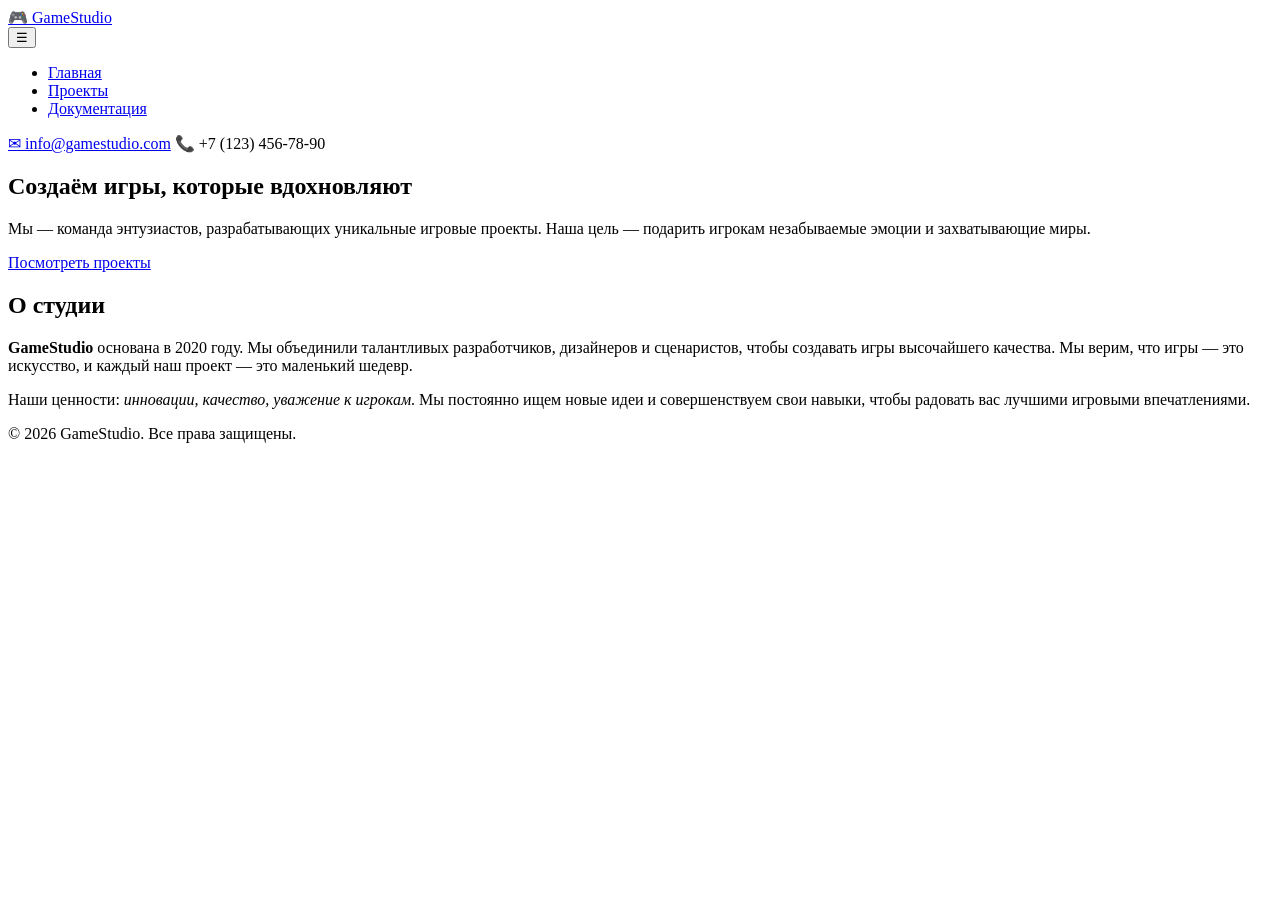
==== index.html @ e4bc2b82 "Add files via upload" ====
<!DOCTYPE html>
<html lang="ru">
<head>
    <meta charset="UTF-8">
    <meta name="viewport" content="width=device-width, initial-scale=1.0">
    <title>GameStudio — Главная</title>
    <link rel="stylesheet" href="css/style.css">
    <link rel="preconnect" href="https://fonts.googleapis.com">
    <link rel="preconnect" href="https://fonts.gstatic.com" crossorigin>
    <link href="https://fonts.googleapis.com/css2?family=Roboto:wght@400;700&display=swap" rel="stylesheet">
</head>
<body>
    <!-- Шапка -->
    <header>
        <div class="container header-container">
            <div class="logo">
                <a href="index.html">🎮 GameStudio</a>
            </div>
            <button class="menu-toggle" aria-label="Открыть меню">☰</button>
            <nav>
                <ul class="nav-list">
                    <li><a href="index.html" class="active">Главная</a></li>
                    <li><a href="projects.html">Проекты</a></li>
                    <li><a href="docs.html">Документация</a></li>
                </ul>
            </nav>
            <div class="contacts">
                <a href="mailto:info@gamestudio.com">✉ info@gamestudio.com</a>
                <span>📞 +7 (123) 456-78-90</span>
            </div>
        </div>
    </header>

    <!-- Основной контент -->
    <main>
        <section class="hero">
            <div class="container">
                <h1>Создаём игры, которые вдохновляют</h1>
                <p>Мы — команда энтузиастов, разрабатывающих уникальные игровые проекты. Наша цель — подарить игрокам незабываемые эмоции и захватывающие миры.</p>
                <a href="projects.html" class="btn">Посмотреть проекты</a>
            </div>
        </section>

        <section class="about">
            <div class="container">
                <h2>О студии</h2>
                <p><strong>GameStudio</strong> основана в 2020 году. Мы объединили талантливых разработчиков, дизайнеров и сценаристов, чтобы создавать игры высочайшего качества. Мы верим, что игры — это искусство, и каждый наш проект — это маленький шедевр.</p>
                <p>Наши ценности: <em>инновации, качество, уважение к игрокам</em>. Мы постоянно ищем новые идеи и совершенствуем свои навыки, чтобы радовать вас лучшими игровыми впечатлениями.</p>
            </div>
        </section>
    </main>

    <!-- Подвал -->
    <footer>
        <div class="container">
            <p>&copy; 2026 GameStudio. Все права защищены.</p>
        </div>
    </footer>

    <script src="js/menu.js"></script>
</body>
</html>
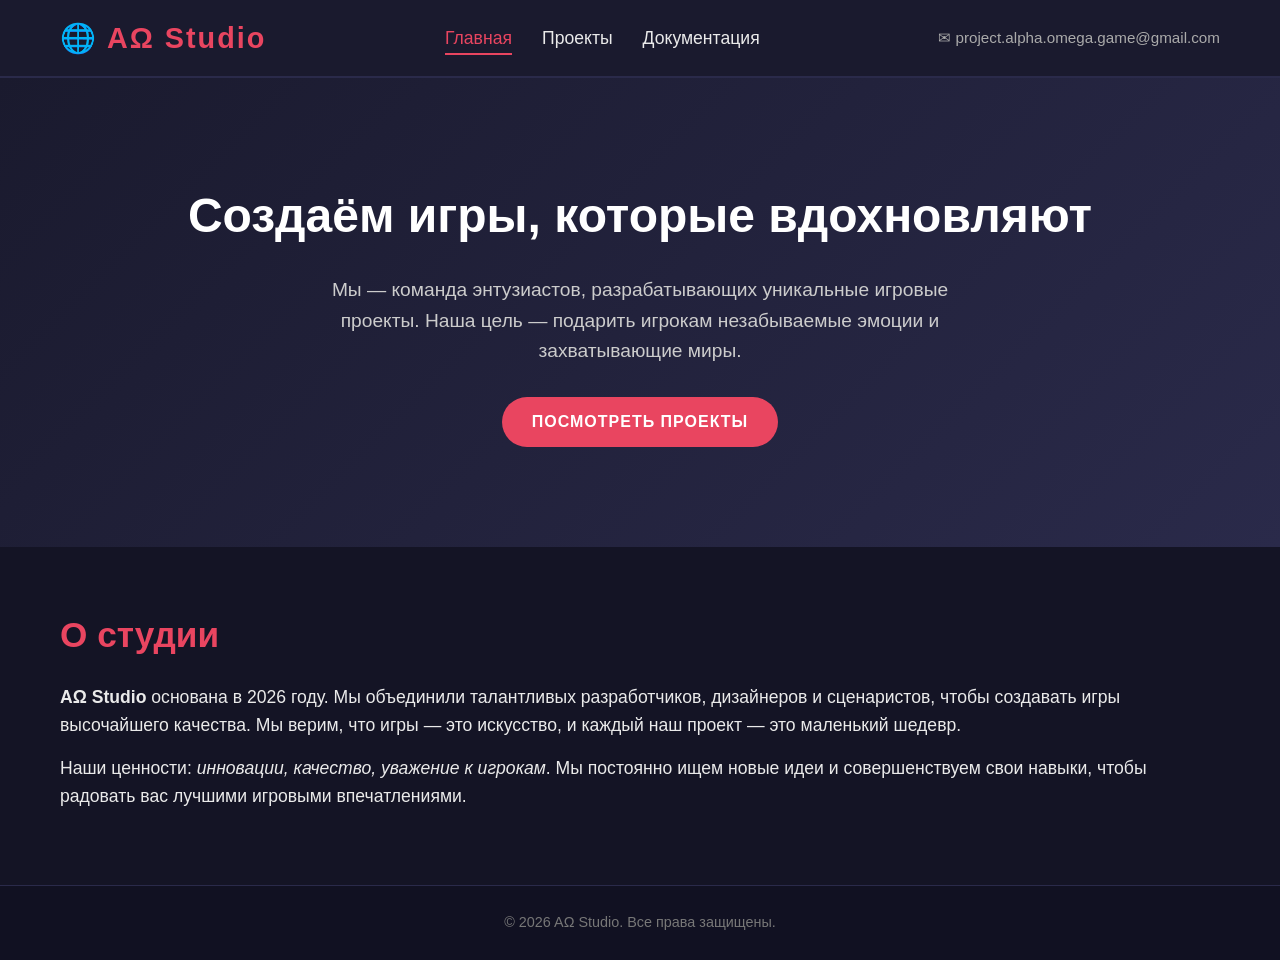
==== commit 65dca4a5: "Update index.html" ====
--- a/index.html
+++ b/index.html
@@ -3,7 +3,7 @@
 <head>
     <meta charset="UTF-8">
     <meta name="viewport" content="width=device-width, initial-scale=1.0">
-    <title>GameStudio — Главная</title>
+    <title>ΑΩ Studio — Главная</title>
     <link rel="stylesheet" href="css/style.css">
     <link rel="preconnect" href="https://fonts.googleapis.com">
     <link rel="preconnect" href="https://fonts.gstatic.com" crossorigin>
@@ -14,7 +14,7 @@
     <header>
         <div class="container header-container">
             <div class="logo">
-                <a href="index.html">🎮 GameStudio</a>
+                <a href="index.html">🌐 ΑΩ Studio</a>
             </div>
             <button class="menu-toggle" aria-label="Открыть меню">☰</button>
             <nav>
@@ -25,13 +25,11 @@
                 </ul>
             </nav>
             <div class="contacts">
-                <a href="mailto:info@gamestudio.com">✉ info@gamestudio.com</a>
-                <span>📞 +7 (123) 456-78-90</span>
+                <a href="mailto:project.alpha.omega.game@gmail.com">✉ project.alpha.omega.game@gmail.com</a>
             </div>
         </div>
     </header>
-
-    <!-- Основной контент -->
+    
     <main>
         <section class="hero">
             <div class="container">
@@ -44,19 +42,18 @@
         <section class="about">
             <div class="container">
                 <h2>О студии</h2>
-                <p><strong>GameStudio</strong> основана в 2020 году. Мы объединили талантливых разработчиков, дизайнеров и сценаристов, чтобы создавать игры высочайшего качества. Мы верим, что игры — это искусство, и каждый наш проект — это маленький шедевр.</p>
+                <p><strong>ΑΩ Studio</strong> основана в 2026 году. Мы объединили талантливых разработчиков, дизайнеров и сценаристов, чтобы создавать игры высочайшего качества. Мы верим, что игры — это искусство, и каждый наш проект — это маленький шедевр.</p>
                 <p>Наши ценности: <em>инновации, качество, уважение к игрокам</em>. Мы постоянно ищем новые идеи и совершенствуем свои навыки, чтобы радовать вас лучшими игровыми впечатлениями.</p>
             </div>
         </section>
     </main>
-
-    <!-- Подвал -->
+    
     <footer>
         <div class="container">
-            <p>&copy; 2026 GameStudio. Все права защищены.</p>
+            <p>&copy; 2026 ΑΩ Studio. Все права защищены.</p>
         </div>
     </footer>
 
     <script src="js/menu.js"></script>
 </body>
-</html>+</html>
--- a/css/style.css
+++ b/css/style.css
@@ -0,0 +1,396 @@
+/* ===== RESET & БАЗА ===== */
+* {
+    margin: 0;
+    padding: 0;
+    box-sizing: border-box;
+}
+
+body {
+    font-family: 'Roboto', sans-serif;
+    background: #0f0f1a;
+    color: #eaeaea;
+    line-height: 1.6;
+    display: flex;
+    flex-direction: column;
+    min-height: 100vh;
+}
+
+.container {
+    max-width: 1200px;
+    margin: 0 auto;
+    padding: 0 20px;
+}
+
+a {
+    color: #eaeaea;
+    text-decoration: none;
+    transition: color 0.3s;
+}
+
+a:hover {
+    color: #e94560;
+}
+
+.btn {
+    display: inline-block;
+    background: #e94560;
+    color: #fff;
+    padding: 12px 30px;
+    border-radius: 30px;
+    font-weight: 700;
+    text-transform: uppercase;
+    letter-spacing: 1px;
+    transition: background 0.3s, transform 0.2s;
+}
+
+.btn:hover {
+    background: #c73652;
+    transform: scale(1.05);
+    color: #fff;
+}
+
+/* ===== ШАПКА ===== */
+header {
+    background: #1a1a2e;
+    padding: 15px 0;
+    border-bottom: 2px solid #2a2a4a;
+    position: sticky;
+    top: 0;
+    z-index: 100;
+}
+
+.header-container {
+    display: flex;
+    align-items: center;
+    justify-content: space-between;
+    flex-wrap: wrap;
+}
+
+.logo a {
+    font-size: 1.8rem;
+    font-weight: 700;
+    color: #e94560;
+    letter-spacing: 2px;
+}
+
+.logo a:hover {
+    color: #e94560;
+}
+
+.menu-toggle {
+    display: none;
+    background: none;
+    border: none;
+    color: #eaeaea;
+    font-size: 2rem;
+    cursor: pointer;
+    padding: 0 10px;
+}
+
+nav ul {
+    list-style: none;
+    display: flex;
+    gap: 30px;
+}
+
+nav ul li a {
+    font-size: 1.1rem;
+    padding: 5px 0;
+    border-bottom: 2px solid transparent;
+    transition: border-color 0.3s;
+}
+
+nav ul li a:hover,
+nav ul li a.active {
+    border-bottom-color: #e94560;
+    color: #e94560;
+}
+
+.contacts {
+    display: flex;
+    align-items: center;
+    gap: 20px;
+    font-size: 0.95rem;
+}
+
+.contacts a {
+    color: #aaa;
+}
+
+.contacts a:hover {
+    color: #e94560;
+}
+
+/* ===== ГЛАВНАЯ СТРАНИЦА ===== */
+.hero {
+    background: linear-gradient(135deg, #1a1a2e 0%, #2a2a4a 100%);
+    padding: 100px 0;
+    text-align: center;
+}
+
+.hero h1 {
+    font-size: 3rem;
+    margin-bottom: 20px;
+    color: #fff;
+}
+
+.hero p {
+    font-size: 1.2rem;
+    max-width: 700px;
+    margin: 0 auto 30px;
+    color: #ccc;
+}
+
+.about {
+    padding: 60px 0;
+    background: #141425;
+}
+
+.about h2 {
+    font-size: 2.2rem;
+    margin-bottom: 20px;
+    color: #e94560;
+}
+
+.about p {
+    margin-bottom: 15px;
+    font-size: 1.1rem;
+}
+
+/* ===== СТРАНИЦА ПРОЕКТОВ ===== */
+.projects-page {
+    padding: 40px 0;
+}
+
+.projects-page h1 {
+    font-size: 2.5rem;
+    margin-bottom: 40px;
+    text-align: center;
+}
+
+.projects-grid {
+    display: grid;
+    grid-template-columns: repeat(auto-fill, minmax(280px, 1fr));
+    gap: 30px;
+}
+
+.project-card {
+    background: #1e1e32;
+    border-radius: 12px;
+    overflow: hidden;
+    transition: transform 0.3s, box-shadow 0.3s;
+    box-shadow: 0 8px 20px rgba(0, 0, 0, 0.4);
+}
+
+.project-card:hover {
+    transform: translateY(-10px);
+    box-shadow: 0 15px 30px rgba(233, 69, 96, 0.3);
+}
+
+.project-card a {
+    display: block;
+    color: inherit;
+}
+
+.project-card img {
+    width: 100%;
+    height: 200px;
+    object-fit: cover;
+    display: block;
+}
+
+.project-card h3 {
+    padding: 15px 15px 5px;
+    font-size: 1.4rem;
+    color: #fff;
+}
+
+.project-card p {
+    padding: 0 15px 20px;
+    color: #bbb;
+    font-size: 0.95rem;
+}
+
+/* ===== СТРАНИЦА ДОКУМЕНТАЦИИ ===== */
+.docs-page {
+    padding: 60px 0;
+    text-align: center;
+}
+
+.docs-page h1 {
+    font-size: 2.5rem;
+    margin-bottom: 20px;
+}
+
+.docs-page p {
+    font-size: 1.2rem;
+    color: #aaa;
+    max-width: 600px;
+    margin: 0 auto;
+}
+
+/* ===== СТРАНИЦА ИГРЫ ===== */
+.game-page {
+    padding: 40px 0;
+}
+
+.game-header h1 {
+    font-size: 2.8rem;
+    margin-bottom: 20px;
+    color: #fff;
+}
+
+.game-banner {
+    border-radius: 16px;
+    overflow: hidden;
+    margin-bottom: 30px;
+}
+
+.game-banner img {
+    width: 100%;
+    max-height: 500px;
+    object-fit: cover;
+    display: block;
+}
+
+.game-description h2 {
+    font-size: 2rem;
+    color: #e94560;
+    margin: 30px 0 15px;
+}
+
+.game-description p {
+    font-size: 1.1rem;
+    margin-bottom: 15px;
+    color: #d0d0d0;
+}
+
+.game-description ul {
+    list-style: square;
+    padding-left: 25px;
+    margin: 15px 0;
+}
+
+.game-description ul li {
+    margin-bottom: 8px;
+    color: #ccc;
+}
+
+.game-screenshots h2 {
+    font-size: 2rem;
+    color: #e94560;
+    margin: 40px 0 20px;
+}
+
+.screenshot-grid {
+    display: grid;
+    grid-template-columns: repeat(auto-fit, minmax(200px, 1fr));
+    gap: 20px;
+}
+
+.screenshot-grid img {
+    width: 100%;
+    height: 150px;
+    object-fit: cover;
+    border-radius: 10px;
+    transition: transform 0.3s;
+}
+
+.screenshot-grid img:hover {
+    transform: scale(1.05);
+}
+
+/* ===== ПОДВАЛ ===== */
+footer {
+    background: #111122;
+    padding: 25px 0;
+    text-align: center;
+    margin-top: auto;
+    border-top: 1px solid #2a2a4a;
+}
+
+footer p {
+    color: #777;
+    font-size: 0.9rem;
+}
+
+/* ===== АДАПТИВНОСТЬ ===== */
+@media (max-width: 992px) {
+    .contacts {
+        display: none; /* скрываем контакты на планшетах и телефонах */
+    }
+}
+
+@media (max-width: 768px) {
+    .menu-toggle {
+        display: block;
+    }
+
+    nav {
+        display: none;
+        width: 100%;
+        order: 3;
+        margin-top: 15px;
+    }
+
+    nav.open {
+        display: block;
+    }
+
+    nav ul {
+        flex-direction: column;
+        align-items: center;
+        gap: 15px;
+    }
+
+    .header-container {
+        flex-wrap: wrap;
+    }
+
+    .logo {
+        flex: 1;
+    }
+
+    .hero h1 {
+        font-size: 2.2rem;
+    }
+
+    .hero p {
+        font-size: 1rem;
+    }
+
+    .projects-grid {
+        grid-template-columns: 1fr 1fr;
+    }
+
+    .game-header h1 {
+        font-size: 2rem;
+    }
+
+    .screenshot-grid {
+        grid-template-columns: 1fr 1fr;
+    }
+}
+
+@media (max-width: 480px) {
+    .projects-grid {
+        grid-template-columns: 1fr;
+    }
+
+    .screenshot-grid {
+        grid-template-columns: 1fr;
+    }
+
+    .hero h1 {
+        font-size: 1.8rem;
+    }
+
+    .btn {
+        padding: 10px 20px;
+        font-size: 0.9rem;
+    }
+
+    .game-header h1 {
+        font-size: 1.6rem;
+    }
+}
